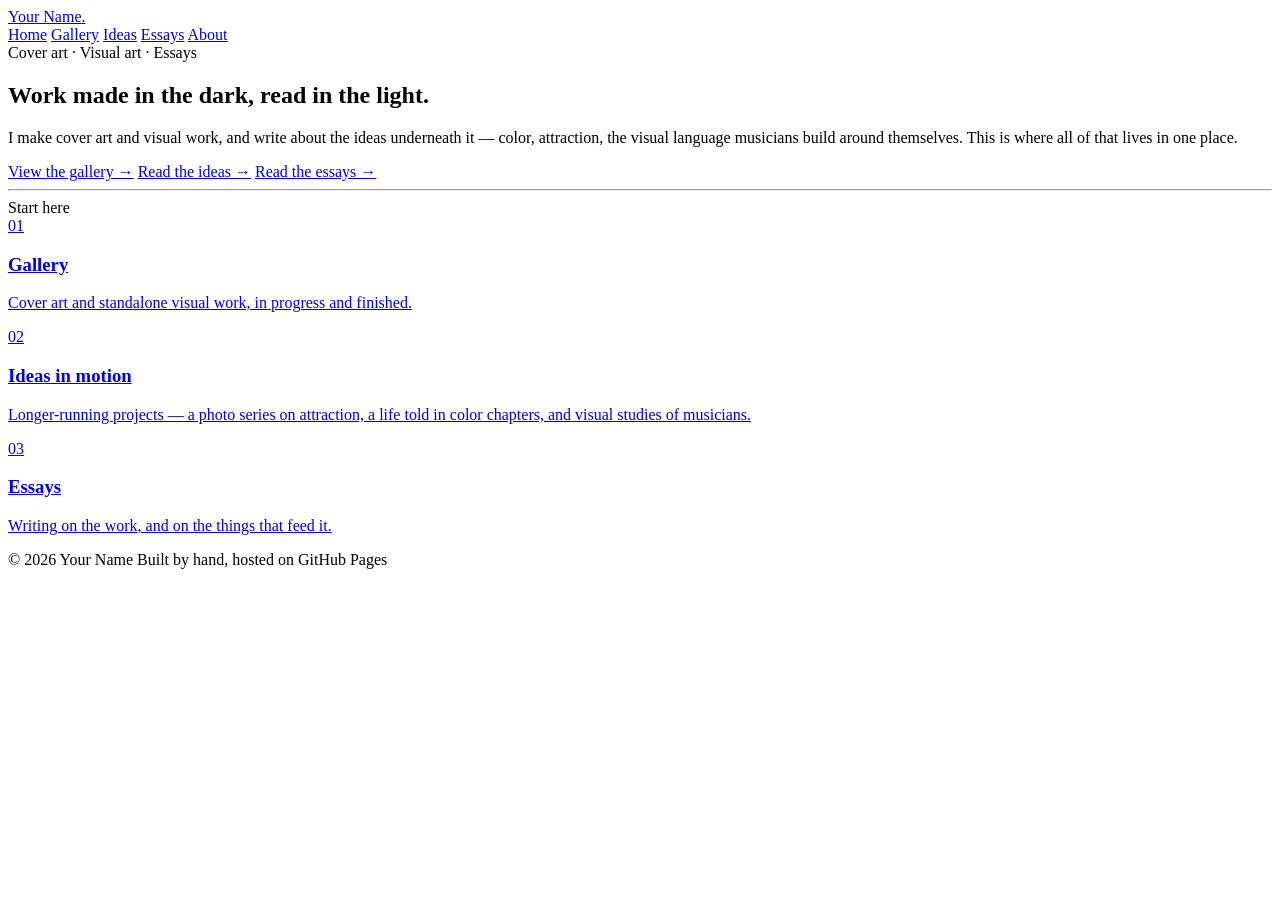
==== index.html @ cd97e352 "Add files via upload" ====
<!DOCTYPE html>
<html lang="en">
<head>
<meta charset="UTF-8">
<meta name="viewport" content="width=device-width, initial-scale=1.0">
<title>Your Name — Artist</title>
<meta name="description" content="Cover art, visual art, and essays.">
<link rel="preconnect" href="https://fonts.googleapis.com">
<link href="https://fonts.googleapis.com/css2?family=Fraunces:opsz,wght@9..144,400;9..144,600;9..144,700&family=Newsreader:ital,wght@0,400;0,500;1,400&family=IBM+Plex+Mono:wght@400;500&display=swap" rel="stylesheet">
<link rel="stylesheet" href="css/style.css">
</head>
<body>

<div class="spine" aria-hidden="true">
  <span></span><span></span><span></span><span></span><span></span><span></span>
  <div class="progress"></div>
</div>

<header class="site-header">
  <a href="index.html" class="wordmark">Your Name<span>.</span></a>
  <nav class="site-nav" aria-label="Primary">
    <a href="index.html" aria-current="page">Home</a>
    <a href="gallery.html">Gallery</a>
    <a href="ideas.html">Ideas</a>
    <a href="essays.html">Essays</a>
    <a href="about.html">About</a>
  </nav>
</header>

<main>
  <section class="hero">
    <span class="eyebrow">Cover art · Visual art · Essays</span>
    <h1>Work made in the dark, read in the light.</h1>
    <p class="lede">I make cover art and visual work, and write about the ideas underneath it — color, attraction, the visual language musicians build around themselves. This is where all of that lives in one place.</p>
    <div class="hero-links">
      <a href="gallery.html">View the gallery →</a>
      <a href="ideas.html">Read the ideas →</a>
      <a href="essays.html">Read the essays →</a>
    </div>
  </section>

  <hr class="rule">

  <section aria-label="Entry points">
    <span class="eyebrow">Start here</span>
    <div class="entry-grid">
      <a class="entry-card" href="gallery.html">
        <span class="num">01</span>
        <h3>Gallery</h3>
        <p>Cover art and standalone visual work, in progress and finished.</p>
      </a>
      <a class="entry-card" href="ideas.html">
        <span class="num">02</span>
        <h3>Ideas in motion</h3>
        <p>Longer-running projects — a photo series on attraction, a life told in color chapters, and visual studies of musicians.</p>
      </a>
      <a class="entry-card" href="essays.html">
        <span class="num">03</span>
        <h3>Essays</h3>
        <p>Writing on the work, and on the things that feed it.</p>
      </a>
    </div>
  </section>
</main>

<footer>
  <span>© 2026 Your Name</span>
  <span>Built by hand, hosted on GitHub Pages</span>
</footer>

<script src="js/main.js"></script>
</body>
</html>
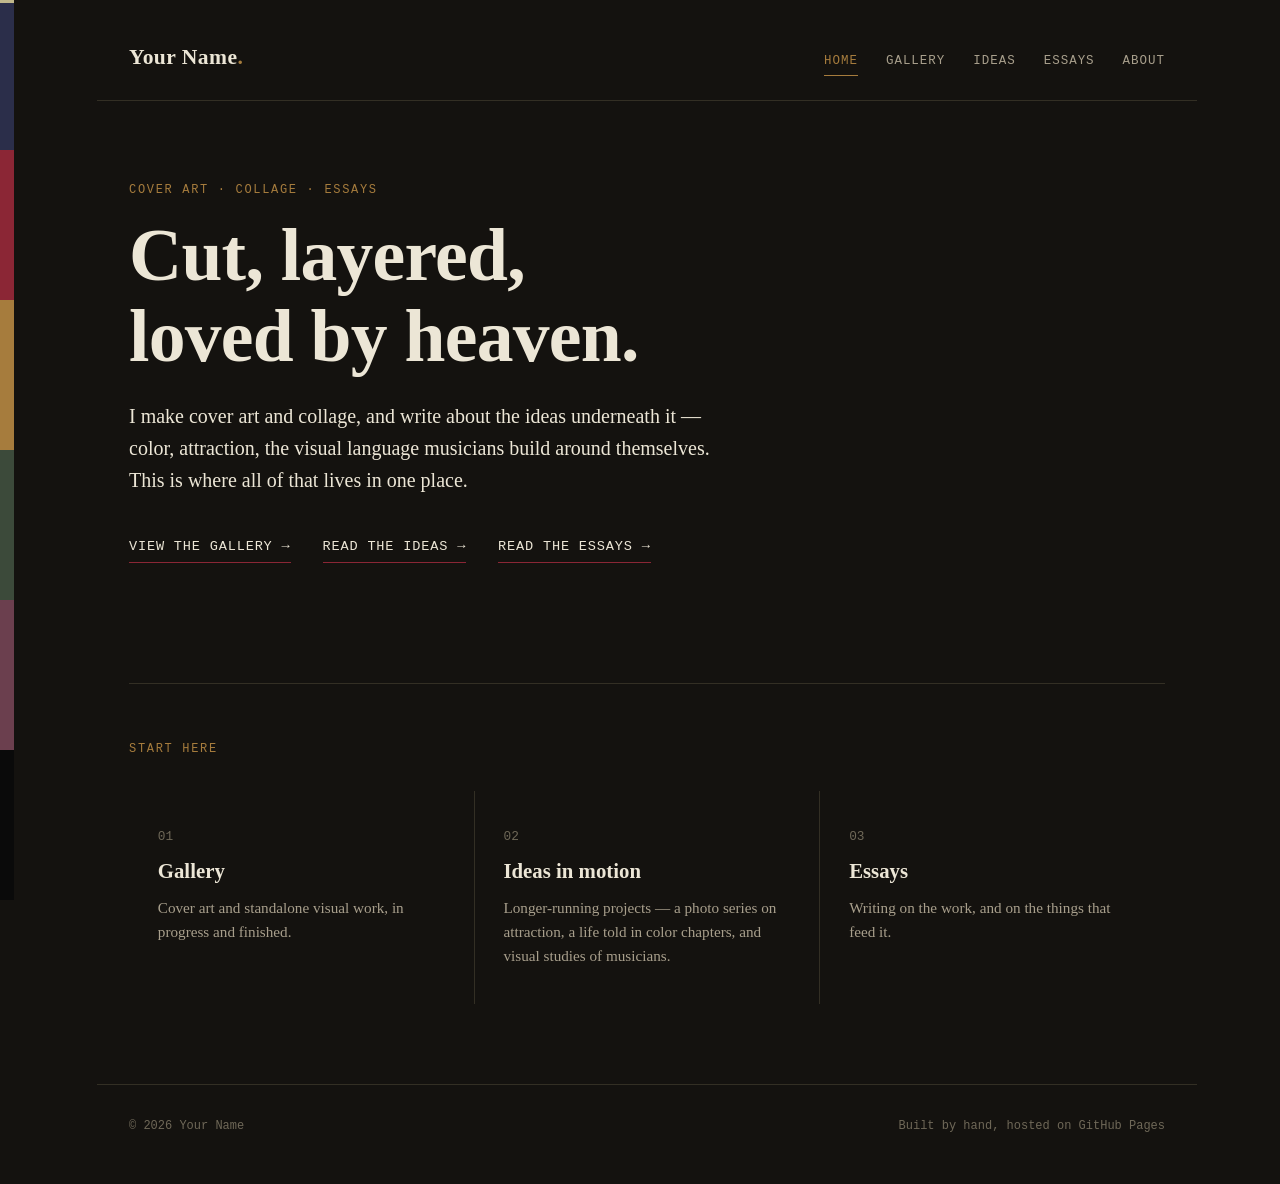
==== commit cb49d73f: "Add files via upload" ====
--- a/index.html
+++ b/index.html
@@ -6,7 +6,7 @@
 <title>Your Name — Artist</title>
 <meta name="description" content="Cover art, visual art, and essays.">
 <link rel="preconnect" href="https://fonts.googleapis.com">
-<link href="https://fonts.googleapis.com/css2?family=Fraunces:opsz,wght@9..144,400;9..144,600;9..144,700&family=Newsreader:ital,wght@0,400;0,500;1,400&family=IBM+Plex+Mono:wght@400;500&display=swap" rel="stylesheet">
+<link href="https://fonts.googleapis.com/css2?family=Alex+Brush\&family=Anton\&family=Cormorant+Garamond:ital,wght@0,400;0,500;1,400\&family=IBM+Plex+Mono:wght@400;500\&display=swap" rel="stylesheet">
 <link rel="stylesheet" href="css/style.css">
 </head>
 <body>
@@ -29,9 +29,9 @@
 
 <main>
   <section class="hero">
-    <span class="eyebrow">Cover art · Visual art · Essays</span>
-    <h1>Work made in the dark, read in the light.</h1>
-    <p class="lede">I make cover art and visual work, and write about the ideas underneath it — color, attraction, the visual language musicians build around themselves. This is where all of that lives in one place.</p>
+    <span class="eyebrow">Cover art · Collage · Essays</span>
+    <h1>Cut, layered, <span class="script-accent">loved by heaven.</span></h1>
+    <p class="lede">I make cover art and collage, and write about the ideas underneath it — color, attraction, the visual language musicians build around themselves. This is where all of that lives in one place.</p>
     <div class="hero-links">
       <a href="gallery.html">View the gallery →</a>
       <a href="ideas.html">Read the ideas →</a>
--- a/css/style.css
+++ b/css/style.css
@@ -0,0 +1,327 @@
+/* ============================================
+   Design tokens
+   ============================================ */
+:root {
+  --bg: #14120f;
+  --bg-alt: #1c1914;
+  --bg-raised: #221e17;
+  --text: #ece6d6;
+  --text-dim: #a89f8c;
+  --text-faint: #6f6858;
+  --accent: #8b2635;      /* oxblood */
+  --accent-bright: #b23349;
+  --brass: #a67c3d;       /* brass / gold */
+  --rule: #332f24;
+
+  --spine-1: #2b2e4a; /* indigo */
+  --spine-2: #8b2635; /* oxblood */
+  --spine-3: #a67c3d; /* brass */
+  --spine-4: #3c4a3a; /* moss */
+  --spine-5: #6b3f4e; /* dusty rose */
+  --spine-6: #0a0a0a; /* ink */
+
+  --serif-display: "Fraunces", "Georgia", serif;
+  --serif-body: "Newsreader", "Georgia", serif;
+  --mono: "IBM Plex Mono", "Courier New", monospace;
+
+  --spine-w: 14px;
+  --max-w: 1100px;
+}
+
+* { box-sizing: border-box; }
+
+html { scroll-behavior: smooth; }
+
+body {
+  margin: 0;
+  background: var(--bg);
+  color: var(--text);
+  font-family: var(--serif-body);
+  font-size: 18px;
+  line-height: 1.6;
+  padding-left: var(--spine-w);
+  -webkit-font-smoothing: antialiased;
+}
+
+@media (prefers-reduced-motion: reduce) {
+  html { scroll-behavior: auto; }
+  * { animation-duration: 0.001ms !important; transition-duration: 0.001ms !important; }
+}
+
+a { color: var(--text); }
+a:focus-visible, button:focus-visible, input:focus-visible, textarea:focus-visible {
+  outline: 2px solid var(--brass);
+  outline-offset: 3px;
+}
+
+/* ============================================
+   Chapter spine — signature element
+   ============================================ */
+.spine {
+  position: fixed;
+  top: 0; left: 0;
+  width: var(--spine-w);
+  height: 100vh;
+  z-index: 100;
+  display: flex;
+  flex-direction: column;
+}
+.spine span {
+  flex: 1 1 0;
+  display: block;
+}
+.spine span:nth-child(1) { background: var(--spine-1); }
+.spine span:nth-child(2) { background: var(--spine-2); }
+.spine span:nth-child(3) { background: var(--spine-3); }
+.spine span:nth-child(4) { background: var(--spine-4); }
+.spine span:nth-child(5) { background: var(--spine-5); }
+.spine span:nth-child(6) { background: var(--spine-6); }
+.spine .progress {
+  position: absolute;
+  left: 0; top: 0;
+  width: 100%;
+  height: 3px;
+  background: var(--text);
+  mix-blend-mode: difference;
+  transition: transform 0.05s linear;
+  transform: translateY(0);
+}
+
+/* ============================================
+   Header / nav
+   ============================================ */
+header.site-header {
+  display: flex;
+  justify-content: space-between;
+  align-items: baseline;
+  max-width: var(--max-w);
+  margin: 0 auto;
+  padding: 2.5rem 2rem 1.5rem;
+  border-bottom: 1px solid var(--rule);
+}
+.wordmark {
+  font-family: var(--serif-display);
+  font-weight: 600;
+  font-size: 1.35rem;
+  letter-spacing: 0.02em;
+  text-decoration: none;
+  color: var(--text);
+}
+.wordmark span { color: var(--brass); }
+
+nav.site-nav { display: flex; gap: 1.75rem; }
+nav.site-nav a {
+  font-family: var(--mono);
+  font-size: 0.78rem;
+  letter-spacing: 0.08em;
+  text-transform: uppercase;
+  text-decoration: none;
+  color: var(--text-dim);
+  padding-bottom: 3px;
+  border-bottom: 1px solid transparent;
+  transition: color 0.2s ease, border-color 0.2s ease;
+}
+nav.site-nav a:hover { color: var(--text); }
+nav.site-nav a[aria-current="page"] {
+  color: var(--brass);
+  border-bottom-color: var(--brass);
+}
+
+main { max-width: var(--max-w); margin: 0 auto; padding: 0 2rem; }
+
+/* ============================================
+   Typography helpers
+   ============================================ */
+.eyebrow {
+  font-family: var(--mono);
+  font-size: 0.75rem;
+  letter-spacing: 0.14em;
+  text-transform: uppercase;
+  color: var(--brass);
+  display: block;
+  margin-bottom: 0.9rem;
+}
+h1, h2, h3 { font-family: var(--serif-display); font-weight: 600; line-height: 1.1; margin: 0; }
+h1 { font-size: clamp(2.6rem, 6vw, 4.6rem); letter-spacing: -0.01em; }
+h2 { font-size: clamp(1.8rem, 3.4vw, 2.6rem); }
+h3 { font-size: 1.3rem; }
+p { color: var(--text-dim); }
+p.lede { font-size: 1.25rem; color: var(--text); max-width: 62ch; }
+
+hr.rule { border: none; border-top: 1px solid var(--rule); margin: 3.5rem 0; }
+
+/* ============================================
+   Hero (home)
+   ============================================ */
+.hero { padding: 5rem 0 4rem; }
+.hero h1 { max-width: 14ch; }
+.hero p.lede { margin-top: 1.5rem; }
+.hero-links { display: flex; gap: 2rem; margin-top: 2.5rem; flex-wrap: wrap; }
+.hero-links a {
+  font-family: var(--mono);
+  font-size: 0.85rem;
+  letter-spacing: 0.06em;
+  text-transform: uppercase;
+  text-decoration: none;
+  color: var(--text);
+  border-bottom: 1px solid var(--accent);
+  padding-bottom: 4px;
+}
+.hero-links a:hover { border-color: var(--brass); color: var(--brass); }
+
+/* Entry cards on home */
+.entry-grid {
+  display: grid;
+  grid-template-columns: repeat(3, 1fr);
+  gap: 1px;
+  background: var(--rule);
+  margin: 2rem 0 5rem;
+}
+.entry-card {
+  background: var(--bg);
+  padding: 2.2rem 1.8rem;
+  text-decoration: none;
+  display: flex;
+  flex-direction: column;
+  gap: 0.8rem;
+  transition: background 0.25s ease;
+}
+.entry-card:hover { background: var(--bg-raised); }
+.entry-card .num { font-family: var(--mono); font-size: 0.8rem; color: var(--text-faint); }
+.entry-card h3 { color: var(--text); }
+.entry-card p { font-size: 0.95rem; margin: 0; }
+
+@media (max-width: 760px) {
+  .entry-grid { grid-template-columns: 1fr; }
+}
+
+/* ============================================
+   Gallery
+   ============================================ */
+.gallery-grid {
+  display: grid;
+  grid-template-columns: repeat(auto-fill, minmax(260px, 1fr));
+  gap: 2px;
+  background: var(--rule);
+  margin: 3rem 0;
+}
+.gallery-item {
+  background: var(--bg-alt);
+  aspect-ratio: 4 / 5;
+  position: relative;
+  overflow: hidden;
+  display: flex;
+  align-items: flex-end;
+}
+.gallery-item img { width: 100%; height: 100%; object-fit: cover; display: block; }
+.gallery-item .placeholder {
+  width: 100%; height: 100%;
+  display: flex; flex-direction: column;
+  align-items: center; justify-content: center;
+  gap: 0.5rem;
+  color: var(--text-faint);
+  font-family: var(--mono);
+  font-size: 0.72rem;
+  text-align: center;
+  padding: 1rem;
+  border: 1px dashed var(--rule);
+}
+.gallery-caption {
+  position: absolute; left: 0; right: 0; bottom: 0;
+  padding: 0.9rem 1rem;
+  background: linear-gradient(to top, rgba(20,18,15,0.92), transparent);
+  font-family: var(--mono);
+  font-size: 0.75rem;
+  color: var(--text);
+}
+
+/* ============================================
+   Ideas
+   ============================================ */
+.idea-block {
+  padding: 4rem 0;
+  border-bottom: 1px solid var(--rule);
+}
+.idea-block:last-of-type { border-bottom: none; }
+.idea-block .num { font-family: var(--mono); color: var(--accent-bright); font-size: 0.85rem; }
+.idea-block h2 { margin-top: 0.6rem; max-width: 20ch; }
+.idea-block .status {
+  display: inline-block;
+  font-family: var(--mono);
+  font-size: 0.7rem;
+  letter-spacing: 0.08em;
+  text-transform: uppercase;
+  color: var(--brass);
+  border: 1px solid var(--brass);
+  padding: 0.2rem 0.6rem;
+  margin-top: 1rem;
+}
+.idea-block .body { margin-top: 1.5rem; max-width: 68ch; }
+.idea-block .body p { color: var(--text-dim); }
+
+/* ============================================
+   Essays
+   ============================================ */
+.essay-list { margin: 3rem 0; }
+.essay-entry {
+  display: grid;
+  grid-template-columns: 7rem 1fr;
+  gap: 1.5rem;
+  padding: 1.8rem 0;
+  border-bottom: 1px solid var(--rule);
+  text-decoration: none;
+}
+.essay-entry .date { font-family: var(--mono); font-size: 0.78rem; color: var(--text-faint); padding-top: 0.3rem; }
+.essay-entry h3 { color: var(--text); margin-bottom: 0.4rem; }
+.essay-entry p { margin: 0; font-size: 0.95rem; }
+@media (max-width: 560px) {
+  .essay-entry { grid-template-columns: 1fr; gap: 0.4rem; }
+}
+
+/* ============================================
+   About
+   ============================================ */
+.about-layout {
+  display: grid;
+  grid-template-columns: 1.1fr 0.9fr;
+  gap: 3rem;
+  padding: 4rem 0;
+  align-items: start;
+}
+.about-portrait {
+  aspect-ratio: 3/4;
+  background: var(--bg-alt);
+  border: 1px dashed var(--rule);
+  display: flex; align-items: center; justify-content: center;
+  color: var(--text-faint);
+  font-family: var(--mono);
+  font-size: 0.75rem;
+  text-align: center;
+  padding: 1rem;
+}
+.about-text p.lede { margin-top: 0; }
+.contact-list { list-style: none; padding: 0; margin: 2rem 0 0; }
+.contact-list li { margin-bottom: 0.6rem; font-family: var(--mono); font-size: 0.9rem; }
+.contact-list a { text-decoration: none; color: var(--text-dim); border-bottom: 1px solid var(--rule); }
+.contact-list a:hover { color: var(--brass); border-color: var(--brass); }
+
+@media (max-width: 760px) {
+  .about-layout { grid-template-columns: 1fr; }
+}
+
+/* ============================================
+   Footer
+   ============================================ */
+footer {
+  max-width: var(--max-w);
+  margin: 4rem auto 0;
+  padding: 2rem 2rem 3rem;
+  border-top: 1px solid var(--rule);
+  display: flex;
+  justify-content: space-between;
+  font-family: var(--mono);
+  font-size: 0.75rem;
+  color: var(--text-faint);
+  flex-wrap: wrap;
+  gap: 1rem;
+}
